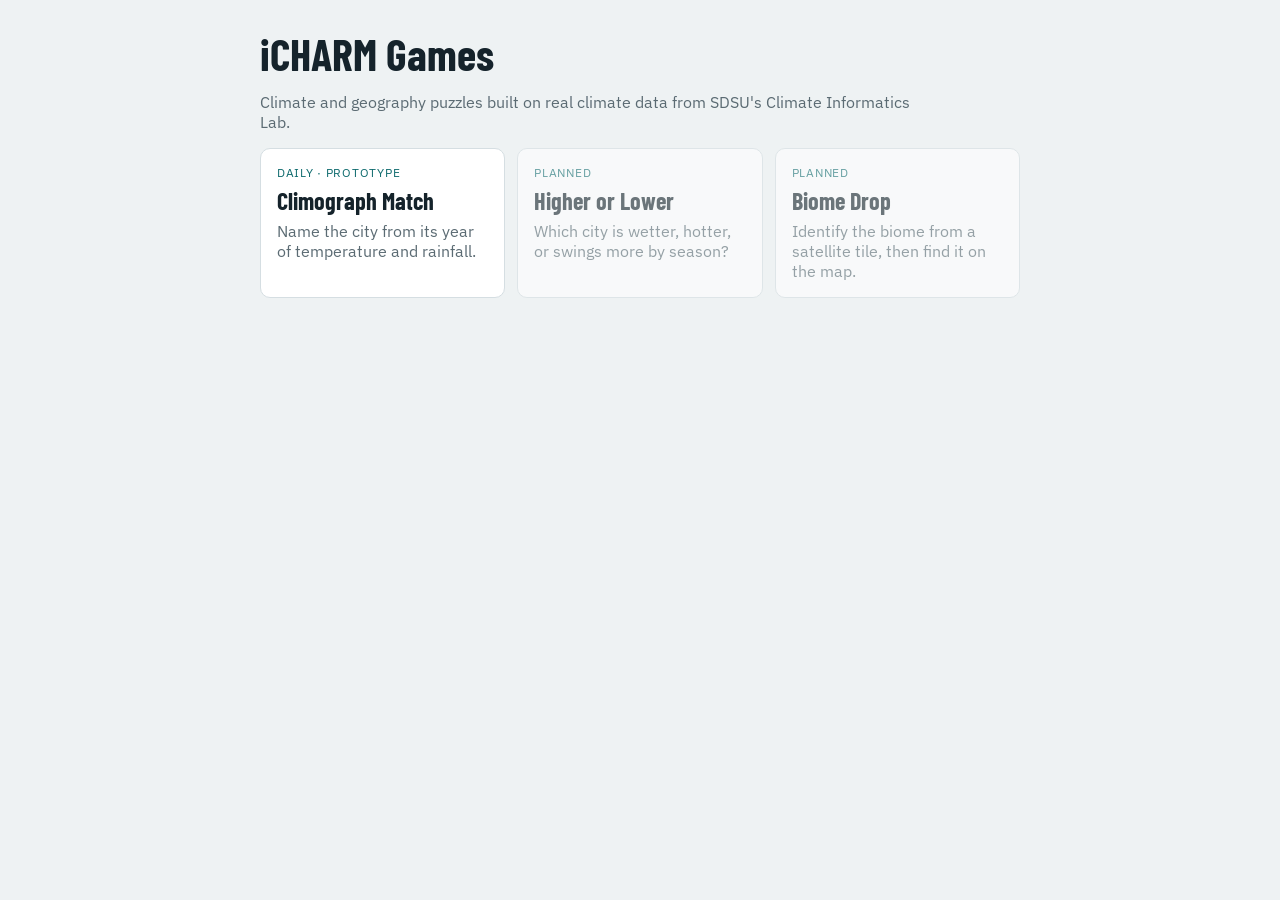
==== index.html @ 7f074de6 "Initial scaffold with Climograph Match prototype" ====
<!DOCTYPE html>
<html lang="en">
<head>
<meta charset="utf-8">
<meta name="viewport" content="width=device-width, initial-scale=1">
<title>iCHARM Games</title>
<link href="https://fonts.googleapis.com/css2?family=Barlow+Condensed:wght@600;700&family=IBM+Plex+Sans:wght@400;500&display=swap" rel="stylesheet">
<style>
:root{--bg:#eef2f3;--surface:#fff;--ink:#15232b;--muted:#5b6b73;--line:#d5dee2;--accent:#0f6b6e;
  --display:"Barlow Condensed","Arial Narrow",sans-serif;--body:"IBM Plex Sans",system-ui,sans-serif;color-scheme:light}
@media (prefers-color-scheme: dark){:root{--bg:#0e171c;--surface:#16232a;--ink:#e4ecef;--muted:#93a5ad;--line:#2a3a42;--accent:#4fbfba;color-scheme:dark}}
body{margin:0;background:var(--bg);color:var(--ink);font-family:var(--body)}
.wrap{max-width:760px;margin:0 auto;padding:32px 16px;display:flex;flex-direction:column;gap:16px}
h1{font-family:var(--display);font-size:44px;margin:0;line-height:1}
p{margin:0;color:var(--muted);max-width:65ch}
.games{display:grid;grid-template-columns:repeat(auto-fit,minmax(220px,1fr));gap:12px}
.g{background:var(--surface);border:1px solid var(--line);border-radius:10px;padding:16px;text-decoration:none;color:inherit;display:flex;flex-direction:column;gap:6px}
a.g:hover,a.g:focus-visible{border-color:var(--accent);outline:none}
.g h2{font-family:var(--display);font-size:24px;margin:0}
.g span{font-size:12px;text-transform:uppercase;letter-spacing:.06em;color:var(--accent)}
.g.soon{opacity:.6}
</style>
</head>
<body>
<div class="wrap">
  <h1>iCHARM Games</h1>
  <p>Climate and geography puzzles built on real climate data from SDSU's Climate Informatics Lab.</p>
  <div class="games">
    <a class="g" href="games/climograph-match/"><span>Daily · Prototype</span><h2>Climograph Match</h2><p>Name the city from its year of temperature and rainfall.</p></a>
    <div class="g soon"><span>Planned</span><h2>Higher or Lower</h2><p>Which city is wetter, hotter, or swings more by season?</p></div>
    <div class="g soon"><span>Planned</span><h2>Biome Drop</h2><p>Identify the biome from a satellite tile, then find it on the map.</p></div>
  </div>
</div>
</body>
</html>
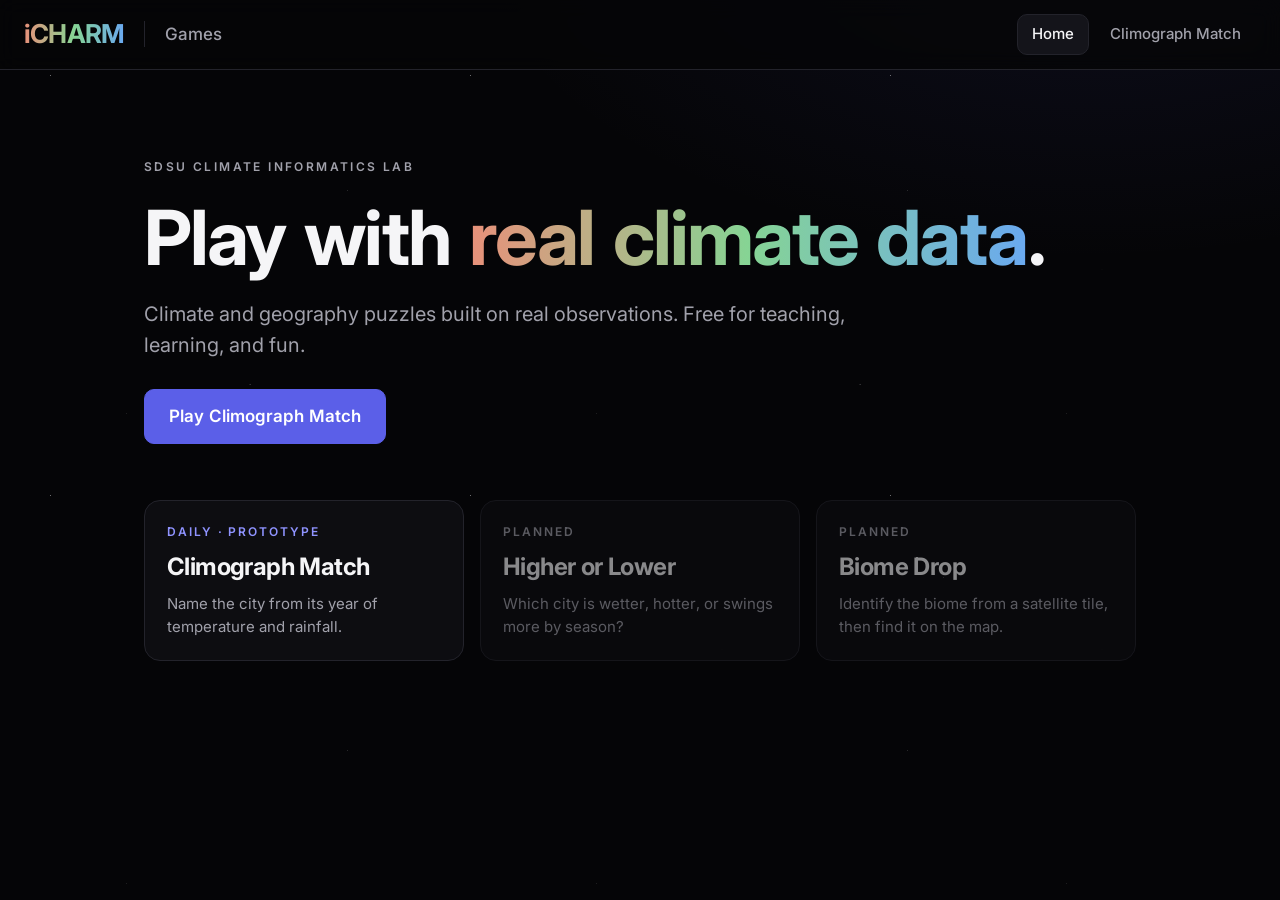
==== commit c307427c: "Restyle to iCHARM theme, fix continent hint, reorder hints, add US state search and ERA5 download sc" ====
--- a/index.html
+++ b/index.html
@@ -4,32 +4,46 @@
 <meta charset="utf-8">
 <meta name="viewport" content="width=device-width, initial-scale=1">
 <title>iCHARM Games</title>
-<link href="https://fonts.googleapis.com/css2?family=Barlow+Condensed:wght@600;700&family=IBM+Plex+Sans:wght@400;500&display=swap" rel="stylesheet">
+<link rel="preconnect" href="https://fonts.googleapis.com">
+<link href="https://fonts.googleapis.com/css2?family=Inter:wght@400;500;600;700&display=swap" rel="stylesheet">
+<link rel="stylesheet" href="assets/icharm-theme.css">
 <style>
-:root{--bg:#eef2f3;--surface:#fff;--ink:#15232b;--muted:#5b6b73;--line:#d5dee2;--accent:#0f6b6e;
-  --display:"Barlow Condensed","Arial Narrow",sans-serif;--body:"IBM Plex Sans",system-ui,sans-serif;color-scheme:light}
-@media (prefers-color-scheme: dark){:root{--bg:#0e171c;--surface:#16232a;--ink:#e4ecef;--muted:#93a5ad;--line:#2a3a42;--accent:#4fbfba;color-scheme:dark}}
-body{margin:0;background:var(--bg);color:var(--ink);font-family:var(--body)}
-.wrap{max-width:760px;margin:0 auto;padding:32px 16px;display:flex;flex-direction:column;gap:16px}
-h1{font-family:var(--display);font-size:44px;margin:0;line-height:1}
-p{margin:0;color:var(--muted);max-width:65ch}
-.games{display:grid;grid-template-columns:repeat(auto-fit,minmax(220px,1fr));gap:12px}
-.g{background:var(--surface);border:1px solid var(--line);border-radius:10px;padding:16px;text-decoration:none;color:inherit;display:flex;flex-direction:column;gap:6px}
-a.g:hover,a.g:focus-visible{border-color:var(--accent);outline:none}
-.g h2{font-family:var(--display);font-size:24px;margin:0}
-.g span{font-size:12px;text-transform:uppercase;letter-spacing:.06em;color:var(--accent)}
-.g.soon{opacity:.6}
+.hero{max-width:1040px;margin:0 auto;padding:88px 24px 32px;display:flex;flex-direction:column;gap:22px}
+.hero h1{font-size:clamp(40px,7vw,76px);font-weight:700;line-height:1.04;margin:0;text-wrap:balance}
+.hero p{margin:0;max-width:56ch;color:var(--muted);font-size:20px;line-height:1.55}
+.cta{display:flex;gap:12px;flex-wrap:wrap;margin-top:6px}
+.cta a{text-decoration:none;padding:14px 24px;border-radius:var(--radius-sm);font-weight:600;font-size:17px;border:1px solid var(--line);background:var(--surface-2);color:var(--ink)}
+.cta a:hover{border-color:#3a3a46}
+.cta a.btn-primary{border-color:var(--btn);background:var(--btn);color:#fff}
+.cta a.btn-primary:hover{background:var(--btn-hover);border-color:var(--btn-hover)}
+.games{max-width:1040px;margin:0 auto;padding:24px 24px 80px;display:grid;grid-template-columns:repeat(auto-fit,minmax(260px,1fr));gap:16px}
+.g{background:var(--surface);border:1px solid var(--line);border-radius:var(--radius);padding:22px;text-decoration:none;color:inherit;display:flex;flex-direction:column;gap:8px;transition:border-color .15s,transform .15s}
+a.g:hover,a.g:focus-visible{border-color:var(--accent);outline:none;transform:translateY(-2px)}
+.g h2{font-size:24px;font-weight:700;margin:0}
+.g p{margin:0;color:var(--muted)}
+.g .tag{font-size:12px;font-weight:600;letter-spacing:.16em;text-transform:uppercase;color:var(--accent)}
+.g.soon{opacity:.55}
+.g.soon .tag{color:var(--muted)}
+@media (max-width:520px){.site-nav{padding:12px 14px}.site-nav .section{display:none}.hero{padding-top:56px}}
 </style>
 </head>
 <body>
-<div class="wrap">
-  <h1>iCHARM Games</h1>
-  <p>Climate and geography puzzles built on real climate data from SDSU's Climate Informatics Lab.</p>
-  <div class="games">
-    <a class="g" href="games/climograph-match/"><span>Daily · Prototype</span><h2>Climograph Match</h2><p>Name the city from its year of temperature and rainfall.</p></a>
-    <div class="g soon"><span>Planned</span><h2>Higher or Lower</h2><p>Which city is wetter, hotter, or swings more by season?</p></div>
-    <div class="g soon"><span>Planned</span><h2>Biome Drop</h2><p>Identify the biome from a satellite tile, then find it on the map.</p></div>
-  </div>
+<div class="site-nav">
+  <a class="wordmark" href="./">iCHARM</a><span class="sep"></span><span class="section">Games</span>
+  <nav><a href="./" aria-current="page">Home</a><a href="games/climograph-match/">Climograph Match</a></nav>
 </div>
+<main>
+  <section class="hero">
+    <div class="eyebrow">SDSU Climate Informatics Lab</div>
+    <h1>Play with <span class="grad">real climate data</span>.</h1>
+    <p>Climate and geography puzzles built on real observations. Free for teaching, learning, and fun.</p>
+    <div class="cta"><a class="btn-primary" href="games/climograph-match/">Play Climograph Match</a></div>
+  </section>
+  <section class="games" aria-label="Games">
+    <a class="g" href="games/climograph-match/"><span class="tag">Daily · Prototype</span><h2>Climograph Match</h2><p>Name the city from its year of temperature and rainfall.</p></a>
+    <div class="g soon"><span class="tag">Planned</span><h2>Higher or Lower</h2><p>Which city is wetter, hotter, or swings more by season?</p></div>
+    <div class="g soon"><span class="tag">Planned</span><h2>Biome Drop</h2><p>Identify the biome from a satellite tile, then find it on the map.</p></div>
+  </section>
+</main>
 </body>
 </html>
--- a/assets/icharm-theme.css
+++ b/assets/icharm-theme.css
@@ -0,0 +1,62 @@
+/* iCHARM shared theme — matches the iCHARM platform and El Niño Resource Library.
+   Dark space canvas, Inter, gradient wordmark, dark pill buttons, indigo primary.
+   Every page in this repo links this file; game-specific styles go in the page. */
+:root{
+  --bg:#050507; --surface:#0d0d11; --surface-2:#14141a; --ink:#f5f5f7; --muted:#a1a1ab; --line:#23232b;
+  --accent:#8f93ff; --btn:#5b5fe8; --btn-hover:#6d71f0;
+  --temp:#f0795c; --precip:#4f8df0; --land:#222836; --sea:#070a13; --sea-hi:#141a2a;
+  --good:#5cc489; --warn:#efb257; --bad:#f0795c;
+  --grad:linear-gradient(90deg,#e8917a 0%,#86d494 50%,#6aa9f0 100%);
+  --display:"Inter",system-ui,-apple-system,"Segoe UI",sans-serif;
+  --body:"Inter",system-ui,-apple-system,"Segoe UI",sans-serif;
+  --mono:"Inter",system-ui,sans-serif;
+  --radius:16px; --radius-sm:10px;
+  color-scheme:dark;
+}
+*{box-sizing:border-box}
+html,body{margin:0}
+body{
+  background-color:var(--bg);color:var(--ink);font-family:var(--body);font-size:15px;line-height:1.5;
+  font-variant-numeric:tabular-nums;-webkit-font-smoothing:antialiased;min-height:100vh;
+  background-image:
+    radial-gradient(1px 1px at 12% 18%,rgba(255,255,255,.55),transparent 60%),
+    radial-gradient(1px 1px at 78% 9%,rgba(255,255,255,.4),transparent 60%),
+    radial-gradient(1.5px 1.5px at 41% 63%,rgba(255,255,255,.35),transparent 60%),
+    radial-gradient(1px 1px at 90% 71%,rgba(255,255,255,.45),transparent 60%),
+    radial-gradient(1px 1px at 27% 88%,rgba(255,255,255,.3),transparent 60%),
+    radial-gradient(1px 1px at 62% 34%,rgba(255,255,255,.3),transparent 60%),
+    radial-gradient(900px 500px at 85% -10%,rgba(91,95,232,.10),transparent 70%);
+  background-size:420px 420px,530px 530px,610px 610px,380px 380px,470px 470px,560px 560px,100% 100%;
+  background-attachment:fixed;
+}
+h1,h2,h3{font-family:var(--display);letter-spacing:-.025em}
+a{color:inherit}
+
+/* top bar */
+.site-nav{display:flex;align-items:center;gap:20px;padding:14px 24px;border-bottom:1px solid var(--line);
+  background:rgba(5,5,7,.8);backdrop-filter:blur(10px);position:sticky;top:0;z-index:20}
+.wordmark{font-weight:700;font-size:26px;letter-spacing:-.03em;text-decoration:none;line-height:1;
+  background:var(--grad);-webkit-background-clip:text;background-clip:text;color:transparent}
+.site-nav .sep{width:1px;height:26px;background:var(--line)}
+.site-nav .section{color:var(--muted);font-size:17px;font-weight:500;letter-spacing:-.01em}
+.site-nav nav{margin-left:auto;display:flex;gap:6px}
+.site-nav nav a{padding:8px 14px;border-radius:var(--radius-sm);text-decoration:none;color:var(--muted);font-weight:500;border:1px solid transparent}
+.site-nav nav a:hover{color:var(--ink)}
+.site-nav nav a[aria-current="page"]{color:var(--ink);background:var(--surface-2);border-color:var(--line)}
+
+/* type helpers */
+.grad{background:var(--grad);-webkit-background-clip:text;background-clip:text;color:transparent}
+.eyebrow{font-size:12px;font-weight:600;letter-spacing:.2em;text-transform:uppercase;color:var(--muted)}
+
+/* controls */
+button{font:inherit;font-weight:500;cursor:pointer;border-radius:var(--radius-sm);border:1px solid var(--line);
+  background:var(--surface-2);color:var(--ink);padding:8px 14px;transition:border-color .15s,background .15s}
+button:hover{border-color:#3a3a46;background:#1b1b22}
+button:focus-visible,input:focus-visible,a:focus-visible{outline:2px solid var(--accent);outline-offset:2px}
+button.on{background:var(--btn);border-color:var(--btn);color:#fff}
+button.primary,.btn-primary{background:var(--btn);border-color:var(--btn);color:#fff;font-weight:600}
+button.primary:hover,.btn-primary:hover{background:var(--btn-hover);border-color:var(--btn-hover)}
+input{font:inherit}
+
+/* surfaces */
+.card{background:var(--surface);border:1px solid var(--line);border-radius:var(--radius);padding:20px}
